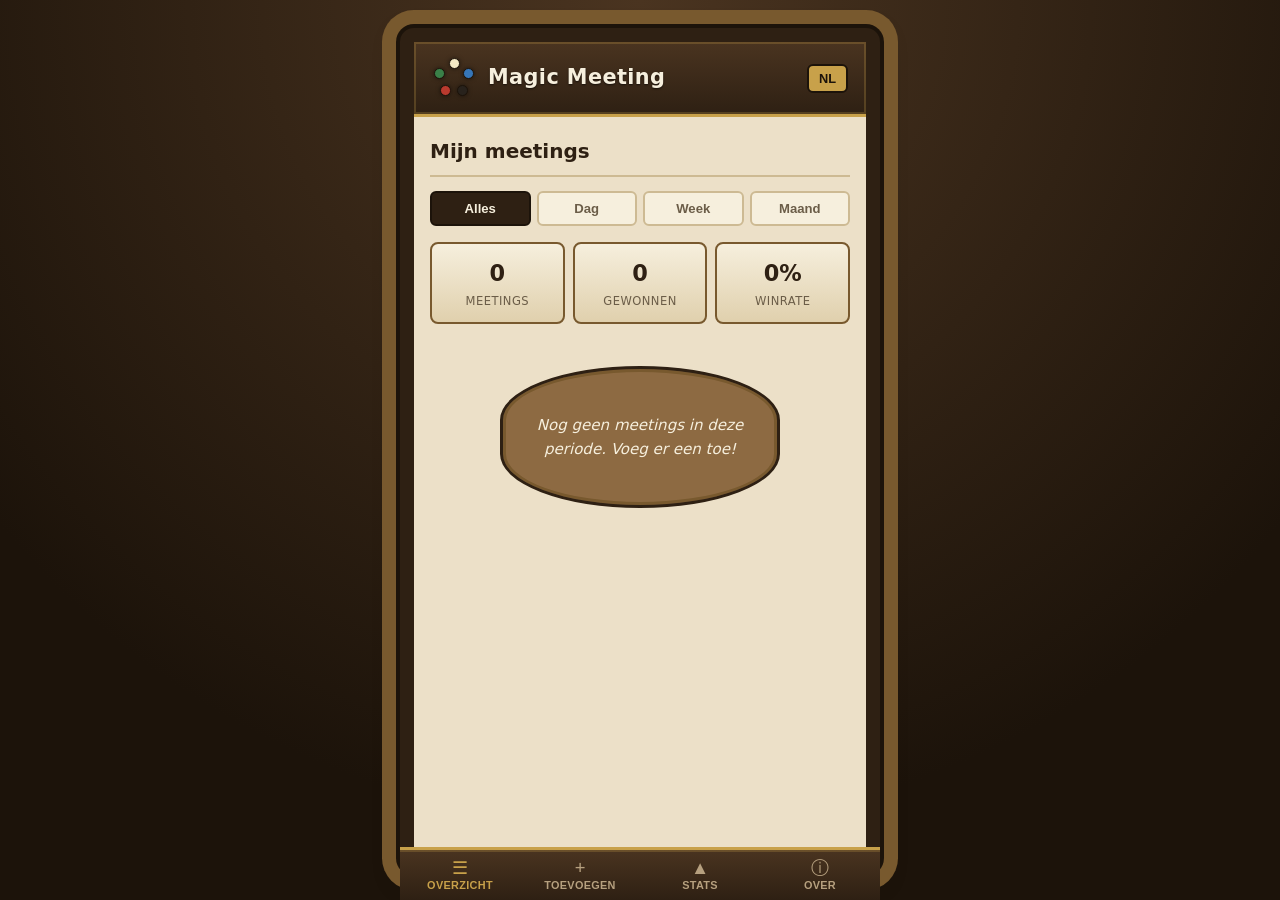
==== index.html @ bc94d099 "hallo" ====
<!DOCTYPE html>
<html lang="nl">
<head>
  <meta charset="UTF-8">
  <meta name="viewport" content="width=device-width, initial-scale=1.0">
  <meta name="description" content="Magic Meeting - houd je Magic: the Gathering potjes en toernooien bij.">
  <meta name="theme-color" content="#1a1410">
  <title>Magic Meeting</title>

  <link rel="manifest" href="manifest.json">
  <link rel="icon" href="icons/icon-192.png">
  <link rel="apple-touch-icon" href="icons/icon-192.png">
  <link rel="stylesheet" href="css/style.css">
</head>
<body>

  <!-- ============ APP-OMHULSEL ============ -->
  <div class="app">

    <!-- ============ KOPBALK ============ -->
    <header class="kop">
      <div class="kop-titel">
        <span class="mana-pentagram" aria-hidden="true">
          <span class="pm pm-w"></span>
          <span class="pm pm-u"></span>
          <span class="pm pm-b"></span>
          <span class="pm pm-r"></span>
          <span class="pm pm-g"></span>
        </span>
        <h1>Magic Meeting</h1>
      </div>
      <button id="taalKnop" class="taal-knop" type="button" aria-label="Taal wisselen">NL</button>
    </header>

    <!-- ============ HOOFDINHOUD ============ -->
    <main>

      <!-- ---------- SCHERM 1: OVERZICHT ---------- -->
      <section id="scherm-overzicht" class="scherm" aria-label="Overzicht">
        <h2 data-i18n="overzicht_titel">Mijn meetings</h2>

        <div class="filterbalk" role="group" aria-label="Filter op periode">
          <button class="filter-knop actief" data-periode="alles" data-i18n="filter_alles">Alles</button>
          <button class="filter-knop" data-periode="dag" data-i18n="filter_dag">Dag</button>
          <button class="filter-knop" data-periode="week" data-i18n="filter_week">Week</button>
          <button class="filter-knop" data-periode="maand" data-i18n="filter_maand">Maand</button>
        </div>

        <div class="samenvatting">
          <div class="samenvatting-vak">
            <span class="samenvatting-getal" id="statAantal">0</span>
            <span class="samenvatting-label" data-i18n="stat_meetings">Meetings</span>
          </div>
          <div class="samenvatting-vak">
            <span class="samenvatting-getal" id="statGewonnen">0</span>
            <span class="samenvatting-label" data-i18n="stat_gewonnen">Gewonnen</span>
          </div>
          <div class="samenvatting-vak">
            <span class="samenvatting-getal" id="statWinrate">0%</span>
            <span class="samenvatting-label" data-i18n="stat_winrate">Winrate</span>
          </div>
        </div>

        <ul id="meetingLijst" class="meeting-lijst"></ul>
        <p id="leegMelding" class="leeg-melding" data-i18n="leeg_melding">
          Nog geen meetings in deze periode. Voeg er een toe!
        </p>
      </section>

      <!-- ---------- SCHERM 2: TOEVOEGEN ---------- -->
      <section id="scherm-toevoegen" class="scherm verborgen" aria-label="Meeting toevoegen">
        <h2 data-i18n="toevoegen_titel">Nieuwe meeting</h2>

        <form id="meetingForm" novalidate>
          <div class="veld">
            <label for="invoerDatum" data-i18n="label_datum">Datum</label>
            <input type="date" id="invoerDatum" required>
          </div>

          <div class="veld">
            <label for="invoerFormat" data-i18n="label_format">Format</label>
            <select id="invoerFormat" required>
              <option value="Standard">Standard</option>
              <option value="Modern">Modern</option>
              <option value="Commander">Commander</option>
              <option value="Draft">Draft</option>
              <option value="Pioneer">Pioneer</option>
            </select>
          </div>

          <div class="veld">
            <label for="invoerKaart" data-i18n="label_kaart">Sleutelkaart (zoek via Scryfall)</label>
            <input type="text" id="invoerKaart" autocomplete="off"
                   data-i18n-ph="ph_kaart" placeholder="Typ een kaartnaam...">
            <ul id="kaartSuggesties" class="kaart-suggesties"></ul>
          </div>

          <div id="kaartPreview" class="kaart-preview verborgen">
            <img id="kaartPreviewImg" alt="Gekozen kaart">
            <div>
              <strong id="kaartPreviewNaam"></strong>
              <span id="kaartPreviewKleuren" class="mana-rij"></span>
            </div>
          </div>

          <div class="veld">
            <label for="invoerOmschrijving" data-i18n="label_omschrijving">Omschrijving</label>
            <textarea id="invoerOmschrijving" rows="2"
                      data-i18n-ph="ph_omschrijving" placeholder="Deck, tegenstander of notities..."></textarea>
          </div>

          <div class="veld-rij">
            <div class="veld">
              <label for="invoerGewonnen" data-i18n="label_gewonnen">Gewonnen potjes</label>
              <input type="number" id="invoerGewonnen" min="0" value="0" required>
            </div>
            <div class="veld">
              <label for="invoerGespeeld" data-i18n="label_gespeeld">Gespeelde potjes</label>
              <input type="number" id="invoerGespeeld" min="0" value="0" required>
            </div>
          </div>

          <p id="formMelding" class="form-melding" role="alert"></p>
          <button type="submit" class="hoofd-knop" data-i18n="knop_opslaan">Meeting opslaan</button>
        </form>
      </section>

      <!-- ---------- SCHERM 3: STATISTIEKEN ---------- -->
      <section id="scherm-statistieken" class="scherm verborgen" aria-label="Statistieken">
        <h2 data-i18n="stats_titel">Statistieken</h2>

        <div class="samenvatting">
          <div class="samenvatting-vak">
            <span class="samenvatting-getal" id="statTotaal">0</span>
            <span class="samenvatting-label" data-i18n="stat_meetings">Meetings</span>
          </div>
          <div class="samenvatting-vak">
            <span class="samenvatting-getal" id="statGemWinrate">0%</span>
            <span class="samenvatting-label" data-i18n="stat_winrate">Winrate</span>
          </div>
          <div class="samenvatting-vak">
            <span class="samenvatting-getal" id="statBesteFormat">&ndash;</span>
            <span class="samenvatting-label" data-i18n="stat_besteformat">Top format</span>
          </div>
        </div>

        <h3 data-i18n="stats_grafiek">Gewonnen potjes per maand</h3>
        <canvas id="grafiek" width="320" height="180" aria-label="Grafiek gewonnen potjes per maand"></canvas>

        <h3 data-i18n="stats_formats">Meetings per format</h3>
        <div id="formatVerdeling" class="format-verdeling"></div>
      </section>

      <!-- ---------- SCHERM 4: OVER ---------- -->
      <section id="scherm-over" class="scherm verborgen" aria-label="Over de app">
        <h2 data-i18n="over_titel">Over Magic Meeting</h2>
        <p data-i18n="over_tekst1">
          Magic Meeting is een Progressive Web App waarmee je je Magic: the Gathering-potjes
          en -toernooien bijhoudt. De app werkt offline en is installeerbaar op je telefoon.
        </p>
        <p data-i18n="over_tekst2">
          Kaartgegevens komen van de Scryfall API. Je eigen meetings worden lokaal op je
          apparaat opgeslagen in LocalStorage.
        </p>

        <h3 data-i18n="over_bron_titel">Bron</h3>
        <p>
          <a href="https://scryfall.com/docs/api" target="_blank" rel="noopener">Scryfall API</a>
          &mdash; <span data-i18n="over_bron_tekst">kaartdata en afbeeldingen.</span>
        </p>

        <h3 data-i18n="over_taal_titel">Taal</h3>
        <div class="taal-keuze">
          <button class="taal-optie actief" data-taal="nl">Nederlands</button>
          <button class="taal-optie" data-taal="en">English</button>
        </div>

        <h3 data-i18n="over_data_titel">Gegevens</h3>
        <button id="resetKnop" class="gevaar-knop" type="button" data-i18n="knop_reset">
          Alle meetings wissen
        </button>

        <p class="over-credit" data-i18n="over_credit">
          KW1C &mdash; Software Development Niveau 4
        </p>
      </section>

    </main>

    <!-- ============ ONDERSTE NAVIGATIEBALK ============ -->
    <nav class="onderbalk" aria-label="Hoofdnavigatie">
      <button class="nav-knop actief" data-scherm="overzicht">
        <span class="nav-icoon" aria-hidden="true">&#9776;</span>
        <span class="nav-tekst" data-i18n="nav_overzicht">Overzicht</span>
      </button>
      <button class="nav-knop" data-scherm="toevoegen">
        <span class="nav-icoon" aria-hidden="true">&#43;</span>
        <span class="nav-tekst" data-i18n="nav_toevoegen">Toevoegen</span>
      </button>
      <button class="nav-knop" data-scherm="statistieken">
        <span class="nav-icoon" aria-hidden="true">&#9650;</span>
        <span class="nav-tekst" data-i18n="nav_statistieken">Stats</span>
      </button>
      <button class="nav-knop" data-scherm="over">
        <span class="nav-icoon" aria-hidden="true">&#9432;</span>
        <span class="nav-tekst" data-i18n="nav_over">Over</span>
      </button>
    </nav>

  </div>

  <!-- ============ SCRIPTS ============ -->
  <script src="js/i18n.js"></script>
  <script src="js/scryfall.js"></script>
  <script src="js/app.js"></script>
</body>
</html>
---- css/style.css ----
/* =======================================================
   Magic Meeting - stijl geinspireerd op de achterkant van
   een Magic-kaart: warme bruine rand, tan ovaal-motief,
   de vijf manakleuren in een vijfhoek.
   Mobile-first; media query onderaan voor grotere schermen.
   ======================================================= */

/* ---------- Variabelen ---------- */
:root {
  --frame-rand:   #1c130a;   /* donkerste buitenlijn */
  --frame:        #2e2013;   /* bruine kaartrand */
  --frame-licht:  #4a3420;
  --oval:         #8d6a42;   /* tan ovaal van de kaartachterkant */
  --paneel:       #ece0c8;   /* leesbaar warm vlak voor inhoud */
  --paneel-licht: #f6efdd;
  --goud:         #c8a14a;
  --goud-donker:  #78592e;
  --rand:         #cdba93;
  --tekst:        #2a2018;
  --tekst-zacht:  #6b5d48;

  /* Magic manakleuren */
  --mana-w: #f4e8c4;
  --mana-u: #3676b8;
  --mana-b: #28221c;
  --mana-r: #ba3a2e;
  --mana-g: #3a8048;
  --mana-c: #c4bba6;

  --schaduw: 0 8px 26px rgba(0,0,0,.45);
  --radius: 14px;
}

/* ---------- Reset ---------- */
*, *::before, *::after { box-sizing: border-box; margin: 0; padding: 0; }
html, body { height: 100%; }

body {
  font-family: 'Segoe UI', Roboto, system-ui, sans-serif;
  background:
    radial-gradient(circle at 50% 0%, #4a3420 0%, #1c130a 75%),
    #1c130a;
  color: var(--tekst);
  line-height: 1.6;
  -webkit-font-smoothing: antialiased;
}

/* ---------- App-omhulsel = de "kaart" ---------- */
.app {
  max-width: 480px;
  margin: 0 auto;
  min-height: 100vh;
  display: flex;
  flex-direction: column;
  background: var(--paneel);
  border-left: 6px solid var(--frame);
  border-right: 6px solid var(--frame);
  box-shadow: var(--schaduw);
  position: relative;
}

/* ---------- Kopbalk (titelbalk van de kaart) ---------- */
.kop {
  display: flex;
  align-items: center;
  justify-content: space-between;
  gap: 10px;
  padding: 14px 18px;
  background: linear-gradient(180deg, var(--frame-licht), var(--frame));
  border-bottom: 3px solid var(--goud);
  box-shadow: inset 0 0 0 2px rgba(200,161,74,.25);
  color: var(--paneel-licht);
  position: sticky;
  top: 0;
  z-index: 10;
}

.kop-titel { display: flex; align-items: center; gap: 12px; }

.kop h1 {
  font-size: 1.3rem;
  font-weight: 800;
  letter-spacing: .02em;
  text-shadow: 0 1px 2px rgba(0,0,0,.6);
}

/* ---------- Vijf manakleuren in een vijfhoek ---------- */
.mana-pentagram {
  position: relative;
  width: 44px;
  height: 44px;
  flex-shrink: 0;
}
.pm {
  position: absolute;
  width: 11px;
  height: 11px;
  border-radius: 50%;
  border: 1.5px solid var(--frame-rand);
  box-shadow: 0 0 4px rgba(0,0,0,.5);
}
.pm-w { top: 1.5px;  left: 16.5px; background: var(--mana-w); }
.pm-u { top: 11.9px; left: 30.8px; background: var(--mana-u); }
.pm-b { top: 28.6px; left: 25.3px; background: var(--mana-b); }
.pm-r { top: 28.6px; left: 7.7px;  background: var(--mana-r); }
.pm-g { top: 11.9px; left: 2.2px;  background: var(--mana-g); }

.taal-knop {
  background: var(--goud);
  color: var(--frame-rand);
  border: 2px solid var(--frame-rand);
  border-radius: 6px;
  font-weight: 800;
  font-size: .8rem;
  padding: 5px 10px;
  cursor: pointer;
}
.taal-knop:active { transform: scale(.95); }

/* ---------- Hoofdinhoud ---------- */
main {
  flex: 1;
  padding: 18px 16px 96px;
}

.scherm h2 {
  font-size: 1.25rem;
  color: var(--frame);
  margin-bottom: 14px;
  padding-bottom: 8px;
  border-bottom: 2px solid var(--rand);
}

.scherm h3 {
  font-size: 1rem;
  color: var(--goud-donker);
  margin: 22px 0 10px;
}

.scherm p { font-size: .94rem; margin-bottom: 10px; }

.verborgen { display: none; }

/* ---------- Filterbalk ---------- */
.filterbalk { display: flex; gap: 6px; margin-bottom: 16px; }

.filter-knop {
  flex: 1;
  padding: 8px 4px;
  font-size: .82rem;
  font-weight: 700;
  background: var(--paneel-licht);
  color: var(--tekst-zacht);
  border: 2px solid var(--rand);
  border-radius: 6px;
  cursor: pointer;
}
.filter-knop.actief {
  background: var(--frame);
  color: var(--paneel-licht);
  border-color: var(--frame-rand);
}

/* ---------- Samenvatting (3 vakjes) ---------- */
.samenvatting { display: flex; gap: 8px; margin-bottom: 18px; }

.samenvatting-vak {
  flex: 1;
  text-align: center;
  padding: 12px 6px;
  background: linear-gradient(180deg, var(--paneel-licht), #e0d0ad);
  border: 2px solid var(--goud-donker);
  border-radius: 8px;
}

.samenvatting-getal {
  display: block;
  font-size: 1.4rem;
  font-weight: 800;
  color: var(--frame);
}

.samenvatting-label {
  display: block;
  font-size: .72rem;
  text-transform: uppercase;
  letter-spacing: .04em;
  color: var(--tekst-zacht);
}

/* ---------- Meeting-lijst (elke meeting = mini-kaart) ---------- */
.meeting-lijst { list-style: none; display: flex; flex-direction: column; gap: 12px; }

.meeting-kaart {
  display: flex;
  gap: 12px;
  padding: 10px;
  background: var(--paneel-licht);
  border: 2px solid var(--frame);
  border-radius: 10px;
  box-shadow: 0 3px 8px rgba(0,0,0,.22);
  position: relative;
  border-left-width: 7px;
}

.meeting-art {
  width: 72px;
  height: 72px;
  flex-shrink: 0;
  object-fit: cover;
  border-radius: 6px;
  border: 2px solid var(--goud-donker);
  background: var(--oval);
}

.meeting-info { flex: 1; min-width: 0; }

.meeting-naam { font-weight: 800; font-size: .98rem; color: var(--frame); }

.meeting-meta {
  font-size: .78rem;
  color: var(--tekst-zacht);
  margin: 2px 0 4px;
}

.meeting-format {
  display: inline-block;
  font-size: .68rem;
  font-weight: 700;
  text-transform: uppercase;
  letter-spacing: .04em;
  background: var(--frame);
  color: var(--paneel-licht);
  padding: 2px 7px;
  border-radius: 4px;
}

.meeting-omschrijving {
  font-size: .82rem;
  color: var(--tekst);
  margin-top: 4px;
  word-wrap: break-word;
}

.meeting-resultaat { font-size: .82rem; font-weight: 700; margin-top: 4px; }

.verwijder-knop {
  position: absolute;
  top: 6px;
  right: 6px;
  width: 26px;
  height: 26px;
  border-radius: 50%;
  border: 2px solid var(--mana-r);
  background: var(--paneel-licht);
  color: var(--mana-r);
  font-weight: 800;
  cursor: pointer;
  line-height: 1;
}

/* ---------- Lege melding met ovaal-motief ---------- */
.leeg-melding {
  text-align: center;
  color: var(--tekst-zacht);
  font-style: italic;
  margin: 24px auto;
  padding: 44px 28px;
  max-width: 280px;
  background: var(--oval);
  color: var(--paneel-licht);
  border: 3px solid var(--frame);
  border-radius: 50% / 38%;
  box-shadow: inset 0 0 0 3px var(--goud-donker);
}

/* ---------- Formulier ---------- */
.veld { margin-bottom: 14px; }
.veld-rij { display: flex; gap: 10px; }
.veld-rij .veld { flex: 1; }

.veld label {
  display: block;
  font-size: .82rem;
  font-weight: 700;
  color: var(--frame);
  margin-bottom: 5px;
}

.veld input,
.veld select,
.veld textarea {
  width: 100%;
  padding: 9px 11px;
  font-size: .92rem;
  font-family: inherit;
  background: var(--paneel-licht);
  color: var(--tekst);
  border: 2px solid var(--goud-donker);
  border-radius: 6px;
}
.veld input:focus,
.veld select:focus,
.veld textarea:focus {
  outline: none;
  border-color: var(--frame);
  box-shadow: 0 0 0 3px rgba(200,161,74,.35);
}

.kaart-suggesties {
  list-style: none;
  border: 2px solid var(--goud-donker);
  border-top: none;
  border-radius: 0 0 6px 6px;
  max-height: 190px;
  overflow-y: auto;
  display: none;
}
.kaart-suggesties.zichtbaar { display: block; }
.kaart-suggesties li {
  padding: 8px 11px;
  font-size: .88rem;
  cursor: pointer;
  background: var(--paneel-licht);
  border-bottom: 1px solid var(--rand);
}
.kaart-suggesties li:hover { background: #e0d0ad; }

.kaart-preview {
  display: flex;
  align-items: center;
  gap: 12px;
  padding: 10px;
  margin-bottom: 14px;
  background: var(--paneel-licht);
  border: 2px solid var(--goud-donker);
  border-radius: 8px;
}
.kaart-preview img {
  width: 60px;
  border-radius: 6px;
  border: 2px solid var(--frame);
}

/* manabolletjes */
.mana-rij { display: inline-flex; gap: 4px; margin-top: 4px; }
.mana-bol {
  width: 16px;
  height: 16px;
  border-radius: 50%;
  border: 1.5px solid var(--frame-rand);
  display: inline-block;
}
.mana-w { background: var(--mana-w); }
.mana-u { background: var(--mana-u); }
.mana-b { background: var(--mana-b); }
.mana-r { background: var(--mana-r); }
.mana-g { background: var(--mana-g); }
.mana-c { background: var(--mana-c); }

/* ---------- Knoppen ---------- */
.hoofd-knop {
  width: 100%;
  padding: 13px;
  font-size: 1rem;
  font-weight: 800;
  color: var(--paneel-licht);
  background: linear-gradient(180deg, var(--frame-licht), var(--frame));
  border: 2px solid var(--goud);
  border-radius: 8px;
  cursor: pointer;
}
.hoofd-knop:active { transform: scale(.99); }

.gevaar-knop {
  padding: 11px 16px;
  font-size: .9rem;
  font-weight: 700;
  color: #fff;
  background: var(--mana-r);
  border: 2px solid var(--frame-rand);
  border-radius: 8px;
  cursor: pointer;
}

.form-melding {
  font-size: .85rem;
  font-weight: 700;
  min-height: 1.2em;
  margin-bottom: 8px;
}
.form-melding.fout { color: var(--mana-r); }
.form-melding.ok { color: var(--mana-g); }

/* ---------- Statistieken ---------- */
#grafiek {
  width: 100%;
  height: auto;
  background: var(--paneel-licht);
  border: 2px solid var(--goud-donker);
  border-radius: 8px;
}

.format-verdeling { display: flex; flex-direction: column; gap: 8px; }

.format-balk-rij { display: flex; align-items: center; gap: 10px; font-size: .85rem; }
.format-balk-naam { width: 84px; font-weight: 700; flex-shrink: 0; }
.format-balk-spoor {
  flex: 1;
  background: var(--rand);
  border-radius: 5px;
  overflow: hidden;
  height: 18px;
}
.format-balk-vulling {
  height: 100%;
  background: linear-gradient(90deg, var(--goud-donker), var(--goud));
  border-radius: 5px;
}
.format-balk-aantal { width: 26px; text-align: right; font-weight: 700; }

/* ---------- Taalkeuze (scherm Over) ---------- */
.taal-keuze { display: flex; gap: 8px; margin-bottom: 6px; }
.taal-optie {
  flex: 1;
  padding: 9px;
  font-weight: 700;
  font-size: .88rem;
  background: var(--paneel-licht);
  border: 2px solid var(--rand);
  border-radius: 6px;
  cursor: pointer;
}
.taal-optie.actief {
  background: var(--frame);
  color: var(--paneel-licht);
  border-color: var(--frame-rand);
}

.over-credit {
  margin-top: 26px;
  font-size: .78rem;
  color: var(--tekst-zacht);
  text-align: center;
}

a { color: var(--goud-donker); }

/* ---------- Onderste navigatiebalk (banner-stijl) ---------- */
.onderbalk {
  position: fixed;
  bottom: 0;
  left: 50%;
  transform: translateX(-50%);
  width: 100%;
  max-width: 480px;
  display: flex;
  background: linear-gradient(180deg, var(--frame-licht), var(--frame));
  border-top: 3px solid var(--goud);
  box-shadow: inset 0 2px 0 rgba(200,161,74,.25);
  z-index: 10;
}

.nav-knop {
  flex: 1;
  display: flex;
  flex-direction: column;
  align-items: center;
  gap: 2px;
  padding: 9px 4px;
  background: none;
  border: none;
  color: #b6a07f;
  cursor: pointer;
}
.nav-knop.actief { color: var(--goud); }

.nav-icoon { font-size: 1.15rem; line-height: 1; }
.nav-tekst {
  font-size: .68rem;
  font-weight: 700;
  text-transform: uppercase;
  letter-spacing: .03em;
}

/* ---------- Grotere schermen: volledige kaart met geneste rand ---------- */
@media (min-width: 540px) {
  body { padding: 28px 0; }
  .app {
    border: 14px solid var(--frame);
    border-radius: var(--radius);
    box-shadow:
      0 0 0 4px var(--frame-rand),
      0 0 0 18px var(--goud-donker),
      var(--schaduw);
    min-height: calc(100vh - 56px);
    overflow: hidden;
  }
  .kop, .onderbalk { border-radius: 0; }
}
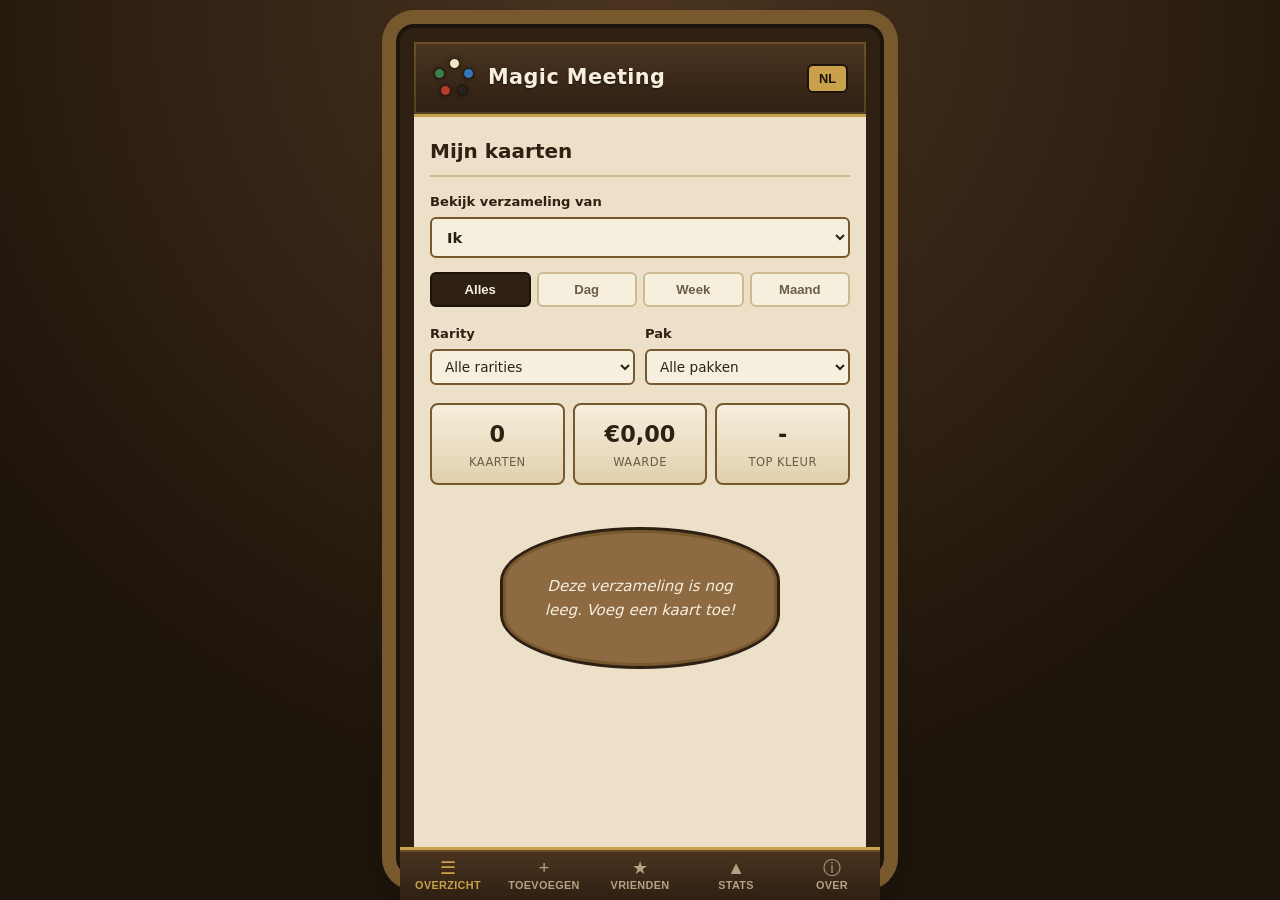
==== commit c0310228: "app" ====
--- a/index.html
+++ b/index.html
@@ -3,7 +3,7 @@
 <head>
   <meta charset="UTF-8">
   <meta name="viewport" content="width=device-width, initial-scale=1.0">
-  <meta name="description" content="Magic Meeting - houd je Magic: the Gathering potjes en toernooien bij.">
+  <meta name="description" content="Magic Meeting - houd je Magic the Gathering-verzameling bij, samen met je vrienden.">
   <meta name="theme-color" content="#1a1410">
   <title>Magic Meeting</title>
 
@@ -37,7 +37,12 @@
 
       <!-- ---------- SCHERM 1: OVERZICHT ---------- -->
       <section id="scherm-overzicht" class="scherm" aria-label="Overzicht">
-        <h2 data-i18n="overzicht_titel">Mijn meetings</h2>
+        <h2 data-i18n="overzicht_titel">Mijn kaarten</h2>
+
+        <div class="veld">
+          <label for="kiesEigenaar" data-i18n="label_bekijk">Bekijk verzameling van</label>
+          <select id="kiesEigenaar"></select>
+        </div>
 
         <div class="filterbalk" role="group" aria-label="Filter op periode">
           <button class="filter-knop actief" data-periode="alles" data-i18n="filter_alles">Alles</button>
@@ -46,127 +51,155 @@
           <button class="filter-knop" data-periode="maand" data-i18n="filter_maand">Maand</button>
         </div>
 
+        <div class="extra-filters">
+          <div class="veld">
+            <label for="filterRarity" data-i18n="filter_rarity_label">Rarity</label>
+            <select id="filterRarity">
+              <option value="alles" data-i18n="filter_alle_rarity">Alle rarities</option>
+              <option value="common"   data-i18n="rarity_common">Common</option>
+              <option value="uncommon" data-i18n="rarity_uncommon">Uncommon</option>
+              <option value="rare"     data-i18n="rarity_rare">Rare</option>
+              <option value="mythic"   data-i18n="rarity_mythic">Mythic</option>
+            </select>
+          </div>
+          <div class="veld">
+            <label for="filterSet" data-i18n="filter_set_label">Pak</label>
+            <select id="filterSet">
+              <option value="alles" data-i18n="filter_alle_sets">Alle pakken</option>
+            </select>
+          </div>
+        </div>
+
         <div class="samenvatting">
           <div class="samenvatting-vak">
             <span class="samenvatting-getal" id="statAantal">0</span>
-            <span class="samenvatting-label" data-i18n="stat_meetings">Meetings</span>
-          </div>
-          <div class="samenvatting-vak">
-            <span class="samenvatting-getal" id="statGewonnen">0</span>
-            <span class="samenvatting-label" data-i18n="stat_gewonnen">Gewonnen</span>
-          </div>
-          <div class="samenvatting-vak">
-            <span class="samenvatting-getal" id="statWinrate">0%</span>
-            <span class="samenvatting-label" data-i18n="stat_winrate">Winrate</span>
-          </div>
-        </div>
-
-        <ul id="meetingLijst" class="meeting-lijst"></ul>
+            <span class="samenvatting-label" data-i18n="stat_kaarten">Kaarten</span>
+          </div>
+          <div class="samenvatting-vak">
+            <span class="samenvatting-getal" id="statWaarde">&euro;0</span>
+            <span class="samenvatting-label" data-i18n="stat_waarde">Waarde</span>
+          </div>
+          <div class="samenvatting-vak">
+            <span class="samenvatting-getal" id="statTopKleur">&ndash;</span>
+            <span class="samenvatting-label" data-i18n="stat_topkleur">Top kleur</span>
+          </div>
+        </div>
+
+        <ul id="kaartLijst" class="meeting-lijst"></ul>
         <p id="leegMelding" class="leeg-melding" data-i18n="leeg_melding">
-          Nog geen meetings in deze periode. Voeg er een toe!
+          Deze verzameling is nog leeg. Voeg een kaart toe!
         </p>
       </section>
 
       <!-- ---------- SCHERM 2: TOEVOEGEN ---------- -->
-      <section id="scherm-toevoegen" class="scherm verborgen" aria-label="Meeting toevoegen">
-        <h2 data-i18n="toevoegen_titel">Nieuwe meeting</h2>
-
-        <form id="meetingForm" novalidate>
-          <div class="veld">
-            <label for="invoerDatum" data-i18n="label_datum">Datum</label>
+      <section id="scherm-toevoegen" class="scherm verborgen" aria-label="Kaart toevoegen">
+        <h2 data-i18n="toevoegen_titel">Nieuwe kaart</h2>
+
+        <form id="kaartForm">
+          <div class="veld">
+            <label for="invoerEigenaar" data-i18n="label_eigenaar">Voor wie?</label>
+            <select id="invoerEigenaar" required></select>
+          </div>
+
+          <div class="veld">
+            <label for="invoerDatum" data-i18n="label_datum">Datum gekregen</label>
             <input type="date" id="invoerDatum" required>
           </div>
 
           <div class="veld">
-            <label for="invoerFormat" data-i18n="label_format">Format</label>
-            <select id="invoerFormat" required>
-              <option value="Standard">Standard</option>
-              <option value="Modern">Modern</option>
-              <option value="Commander">Commander</option>
-              <option value="Draft">Draft</option>
-              <option value="Pioneer">Pioneer</option>
-            </select>
-          </div>
-
-          <div class="veld">
-            <label for="invoerKaart" data-i18n="label_kaart">Sleutelkaart (zoek via Scryfall)</label>
-            <input type="text" id="invoerKaart" autocomplete="off"
+            <label for="invoerKaart" data-i18n="label_kaart">Zoek een kaart (via Scryfall)</label>
+            <input type="text" id="invoerKaart" autocomplete="off" required
                    data-i18n-ph="ph_kaart" placeholder="Typ een kaartnaam...">
             <ul id="kaartSuggesties" class="kaart-suggesties"></ul>
           </div>
 
           <div id="kaartPreview" class="kaart-preview verborgen">
             <img id="kaartPreviewImg" alt="Gekozen kaart">
-            <div>
+            <div class="kaart-preview-info">
               <strong id="kaartPreviewNaam"></strong>
               <span id="kaartPreviewKleuren" class="mana-rij"></span>
+              <div class="kaart-preview-meta">
+                <span><span data-i18n="auto_rarity">Rarity (auto)</span>:
+                  <span id="kaartPreviewRarity" class="rarity-badge">&ndash;</span></span>
+                <span><span data-i18n="auto_prijs">Prijs (auto)</span>:
+                  <strong id="kaartPreviewPrijs">&euro;0,00</strong></span>
+              </div>
             </div>
           </div>
 
           <div class="veld">
-            <label for="invoerOmschrijving" data-i18n="label_omschrijving">Omschrijving</label>
-            <textarea id="invoerOmschrijving" rows="2"
-                      data-i18n-ph="ph_omschrijving" placeholder="Deck, tegenstander of notities..."></textarea>
-          </div>
-
-          <div class="veld-rij">
-            <div class="veld">
-              <label for="invoerGewonnen" data-i18n="label_gewonnen">Gewonnen potjes</label>
-              <input type="number" id="invoerGewonnen" min="0" value="0" required>
-            </div>
-            <div class="veld">
-              <label for="invoerGespeeld" data-i18n="label_gespeeld">Gespeelde potjes</label>
-              <input type="number" id="invoerGespeeld" min="0" value="0" required>
-            </div>
+            <label for="invoerOmschrijving" data-i18n="label_omschrijving">Notitie</label>
+            <textarea id="invoerOmschrijving" rows="2" required
+                      data-i18n-ph="ph_omschrijving" placeholder="Bijvoorbeeld: gekregen op verjaardag"></textarea>
           </div>
 
           <p id="formMelding" class="form-melding" role="alert"></p>
-          <button type="submit" class="hoofd-knop" data-i18n="knop_opslaan">Meeting opslaan</button>
+          <button type="submit" class="hoofd-knop" data-i18n="knop_opslaan">Kaart opslaan</button>
         </form>
       </section>
 
-      <!-- ---------- SCHERM 3: STATISTIEKEN ---------- -->
+      <!-- ---------- SCHERM 3: VRIENDEN ---------- -->
+      <section id="scherm-vrienden" class="scherm verborgen" aria-label="Vrienden">
+        <h2 data-i18n="vrienden_titel">Vrienden</h2>
+        <p data-i18n="vrienden_uitleg">
+          Iedere vriend heeft zijn eigen verzameling. Tik op een naam om die verzameling te openen.
+        </p>
+
+        <ul id="vriendenLijst" class="vrienden-lijst"></ul>
+
+        <form id="vriendForm" class="vriend-form">
+          <div class="veld">
+            <label for="invoerVriend" data-i18n="vrienden_nieuw_label">Nieuwe vriend</label>
+            <input type="text" id="invoerVriend" required
+                   data-i18n-ph="vrienden_nieuw_ph" placeholder="Naam van vriend">
+          </div>
+          <p id="vriendMelding" class="form-melding" role="alert"></p>
+          <button type="submit" class="hoofd-knop" data-i18n="vrienden_toevoegen">Vriend toevoegen</button>
+        </form>
+      </section>
+
+      <!-- ---------- SCHERM 4: STATISTIEKEN ---------- -->
       <section id="scherm-statistieken" class="scherm verborgen" aria-label="Statistieken">
         <h2 data-i18n="stats_titel">Statistieken</h2>
+        <p><span data-i18n="stats_voor">Statistieken van</span>: <strong id="statsEigenaar">&ndash;</strong></p>
 
         <div class="samenvatting">
           <div class="samenvatting-vak">
             <span class="samenvatting-getal" id="statTotaal">0</span>
-            <span class="samenvatting-label" data-i18n="stat_meetings">Meetings</span>
-          </div>
-          <div class="samenvatting-vak">
-            <span class="samenvatting-getal" id="statGemWinrate">0%</span>
-            <span class="samenvatting-label" data-i18n="stat_winrate">Winrate</span>
-          </div>
-          <div class="samenvatting-vak">
-            <span class="samenvatting-getal" id="statBesteFormat">&ndash;</span>
-            <span class="samenvatting-label" data-i18n="stat_besteformat">Top format</span>
-          </div>
-        </div>
-
-        <h3 data-i18n="stats_grafiek">Gewonnen potjes per maand</h3>
-        <canvas id="grafiek" width="320" height="180" aria-label="Grafiek gewonnen potjes per maand"></canvas>
-
-        <h3 data-i18n="stats_formats">Meetings per format</h3>
-        <div id="formatVerdeling" class="format-verdeling"></div>
-      </section>
-
-      <!-- ---------- SCHERM 4: OVER ---------- -->
+            <span class="samenvatting-label" data-i18n="stat_kaarten">Kaarten</span>
+          </div>
+          <div class="samenvatting-vak">
+            <span class="samenvatting-getal" id="statTotaalWaarde">&euro;0</span>
+            <span class="samenvatting-label" data-i18n="stat_waarde">Waarde</span>
+          </div>
+          <div class="samenvatting-vak">
+            <span class="samenvatting-getal" id="statTopKleur2">&ndash;</span>
+            <span class="samenvatting-label" data-i18n="stat_topkleur">Top kleur</span>
+          </div>
+        </div>
+
+        <h3 data-i18n="stats_grafiek">Kaarten per kleur</h3>
+        <canvas id="grafiek" width="320" height="200" aria-label="Grafiek kaarten per kleur"></canvas>
+        <div id="kleurLegenda" class="kleur-legenda"></div>
+
+        <h3 data-i18n="stats_rarity">Kaarten per rarity</h3>
+        <div id="rarityVerdeling" class="format-verdeling"></div>
+      </section>
+
+      <!-- ---------- SCHERM 5: OVER ---------- -->
       <section id="scherm-over" class="scherm verborgen" aria-label="Over de app">
         <h2 data-i18n="over_titel">Over Magic Meeting</h2>
         <p data-i18n="over_tekst1">
-          Magic Meeting is een Progressive Web App waarmee je je Magic: the Gathering-potjes
-          en -toernooien bijhoudt. De app werkt offline en is installeerbaar op je telefoon.
+          Magic Meeting is een Progressive Web App waarmee jij en je vrienden je Magic: the Gathering-verzameling bijhouden.
         </p>
         <p data-i18n="over_tekst2">
-          Kaartgegevens komen van de Scryfall API. Je eigen meetings worden lokaal op je
-          apparaat opgeslagen in LocalStorage.
+          Kaartgegevens, afbeeldingen en prijzen komen van de Scryfall API. Je eigen verzamelingen worden lokaal op je apparaat opgeslagen in LocalStorage.
         </p>
 
         <h3 data-i18n="over_bron_titel">Bron</h3>
         <p>
           <a href="https://scryfall.com/docs/api" target="_blank" rel="noopener">Scryfall API</a>
-          &mdash; <span data-i18n="over_bron_tekst">kaartdata en afbeeldingen.</span>
+          &mdash; <span data-i18n="over_bron_tekst">kaartdata, afbeeldingen en prijzen.</span>
         </p>
 
         <h3 data-i18n="over_taal_titel">Taal</h3>
@@ -177,7 +210,7 @@
 
         <h3 data-i18n="over_data_titel">Gegevens</h3>
         <button id="resetKnop" class="gevaar-knop" type="button" data-i18n="knop_reset">
-          Alle meetings wissen
+          Alle gegevens wissen
         </button>
 
         <p class="over-credit" data-i18n="over_credit">
@@ -196,6 +229,10 @@
       <button class="nav-knop" data-scherm="toevoegen">
         <span class="nav-icoon" aria-hidden="true">&#43;</span>
         <span class="nav-tekst" data-i18n="nav_toevoegen">Toevoegen</span>
+      </button>
+      <button class="nav-knop" data-scherm="vrienden">
+        <span class="nav-icoon" aria-hidden="true">&#9733;</span>
+        <span class="nav-tekst" data-i18n="nav_vrienden">Vrienden</span>
       </button>
       <button class="nav-knop" data-scherm="statistieken">
         <span class="nav-icoon" aria-hidden="true">&#9650;</span>
--- a/css/style.css
+++ b/css/style.css
@@ -139,7 +139,7 @@
 
 .scherm p { font-size: .94rem; margin-bottom: 10px; }
 
-.verborgen { display: none; }
+.verborgen { display: none !important; }
 
 /* ---------- Filterbalk ---------- */
 .filterbalk { display: flex; gap: 6px; margin-bottom: 16px; }
@@ -318,13 +318,28 @@
 }
 .kaart-suggesties.zichtbaar { display: block; }
 .kaart-suggesties li {
-  padding: 8px 11px;
+  display: flex;
+  align-items: center;
+  gap: 10px;
+  padding: 6px 10px;
   font-size: .88rem;
   cursor: pointer;
   background: var(--paneel-licht);
   border-bottom: 1px solid var(--rand);
 }
 .kaart-suggesties li:hover { background: #e0d0ad; }
+
+.suggestie-thumb {
+  width: 38px;
+  height: 53px;
+  object-fit: cover;
+  border-radius: 4px;
+  border: 1px solid var(--goud-donker);
+  flex-shrink: 0;
+  background: var(--oval);
+}
+
+.suggestie-naam { line-height: 1.2; }
 
 .kaart-preview {
   display: flex;
@@ -481,6 +496,145 @@
   font-weight: 700;
   text-transform: uppercase;
   letter-spacing: .03em;
+}
+
+/* ---------- Eigenaar-dropdown bovenaan ---------- */
+#kiesEigenaar, #invoerEigenaar {
+  font-weight: 700;
+}
+
+/* ---------- Extra filters (rarity + set) ---------- */
+.extra-filters {
+  display: flex;
+  gap: 10px;
+  margin-bottom: 18px;
+}
+.extra-filters .veld {
+  flex: 1;
+  margin-bottom: 0;
+}
+.extra-filters select {
+  font-size: .85rem;
+  padding: 7px 9px;
+}
+
+/* ---------- Kaart-preview: extra info (rarity / prijs) ---------- */
+.kaart-preview-info {
+  display: flex;
+  flex-direction: column;
+  gap: 4px;
+}
+.kaart-preview-meta {
+  display: flex;
+  flex-wrap: wrap;
+  gap: 12px;
+  font-size: .82rem;
+  color: var(--tekst-zacht);
+  margin-top: 4px;
+}
+.kaart-preview-meta strong { color: var(--frame); }
+
+/* ---------- Rarity-badge ---------- */
+.rarity-badge {
+  display: inline-block;
+  font-size: .7rem;
+  font-weight: 800;
+  text-transform: uppercase;
+  letter-spacing: .04em;
+  padding: 2px 7px;
+  border-radius: 4px;
+  border: 1.5px solid var(--frame-rand);
+  background: #b6b1a8;
+  color: var(--frame);
+}
+.rarity-common   { background: #b6b1a8; color: var(--frame); }
+.rarity-uncommon { background: #c0d4dc; color: #1d3a48; }
+.rarity-rare     { background: #d8c179; color: #4a3a10; }
+.rarity-mythic   { background: #e07a3a; color: #fff; }
+
+/* ---------- Vriendenlijst ---------- */
+.vrienden-lijst {
+  list-style: none;
+  display: flex;
+  flex-direction: column;
+  gap: 10px;
+  margin-bottom: 22px;
+}
+.vriend-rij {
+  display: flex;
+  align-items: center;
+  gap: 10px;
+  padding: 10px 12px;
+  background: var(--paneel-licht);
+  border: 2px solid var(--frame);
+  border-radius: 10px;
+  box-shadow: 0 2px 6px rgba(0,0,0,.15);
+}
+.vriend-rij.actief {
+  background: linear-gradient(180deg, #f6efdd, #ead7a8);
+  border-color: var(--goud);
+  box-shadow: 0 0 0 2px var(--goud) inset;
+}
+.vriend-naam {
+  flex: 1;
+  font-weight: 800;
+  color: var(--frame);
+}
+.vriend-aantal {
+  font-size: .78rem;
+  color: var(--tekst-zacht);
+  background: var(--rand);
+  border-radius: 99px;
+  padding: 2px 9px;
+  font-weight: 700;
+}
+.vriend-knop {
+  padding: 6px 10px;
+  font-size: .8rem;
+  font-weight: 700;
+  background: var(--frame);
+  color: var(--paneel-licht);
+  border: 2px solid var(--frame-rand);
+  border-radius: 6px;
+  cursor: pointer;
+}
+.vriend-verwijder {
+  width: 28px;
+  height: 28px;
+  border-radius: 50%;
+  border: 2px solid var(--mana-r);
+  background: var(--paneel-licht);
+  color: var(--mana-r);
+  font-weight: 800;
+  cursor: pointer;
+  line-height: 1;
+}
+
+.vriend-form {
+  border-top: 2px solid var(--rand);
+  padding-top: 16px;
+}
+
+/* ---------- Kleur-legenda onder de grafiek ---------- */
+.kleur-legenda {
+  display: flex;
+  flex-wrap: wrap;
+  gap: 8px 14px;
+  font-size: .82rem;
+  margin-top: 8px;
+  margin-bottom: 18px;
+}
+.legenda-item {
+  display: inline-flex;
+  align-items: center;
+  gap: 6px;
+}
+.legenda-stip {
+  width: 12px;
+  height: 12px;
+  border-radius: 50%;
+  border: 1.5px solid var(--frame-rand);
+  display: inline-block;
 }
 
 /* ---------- Grotere schermen: volledige kaart met geneste rand ---------- */
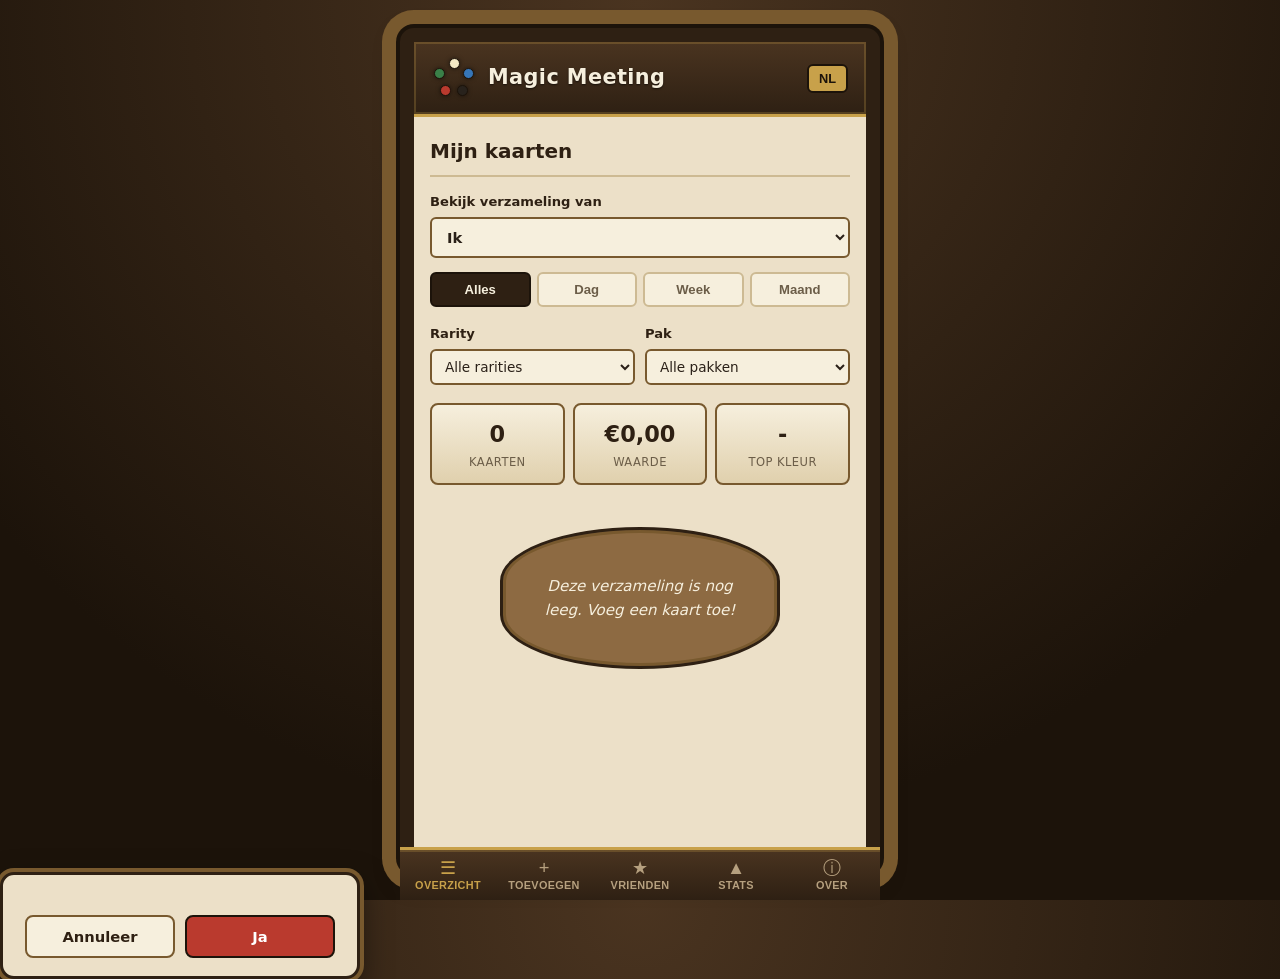
==== commit 8d7bd4d1: "fix please" ====
--- a/index.html
+++ b/index.html
@@ -244,6 +244,20 @@
       </button>
     </nav>
 
+    <!-- ============ BEVESTIGINGSPOPUP ============ -->
+    <div id="bevestigModal" class="popup-laag verborgen" role="dialog"
+         aria-modal="true" aria-labelledby="popupTekst">
+      <div class="popup-doos">
+        <p id="popupTekst" class="popup-tekst"></p>
+        <div class="popup-knoppen">
+          <button type="button" id="popupNee" class="popup-knop popup-nee"
+                  data-i18n="popup_annuleer">Annuleer</button>
+          <button type="button" id="popupJa" class="popup-knop popup-ja"
+                  data-i18n="popup_ok">Ja</button>
+        </div>
+      </div>
+    </div>
+
   </div>
 
   <!-- ============ SCRIPTS ============ -->
@@ -252,3 +266,22 @@
   <script src="js/app.js"></script>
 </body>
 </html>
+      <div class="popup-doos">
+        <p id="popupTekst" class="popup-tekst"></p>
+        <div class="popup-knoppen">
+          <button type="button" id="popupNee" class="popup-knop popup-nee"
+                  data-i18n="popup_annuleer">Annuleer</button>
+          <button type="button" id="popupJa" class="popup-knop popup-ja"
+                  data-i18n="popup_ok">Ja</button>
+        </div>
+      </div>
+    </div>
+
+  </div>
+
+  <!-- ============ SCRIPTS ============ -->
+  <script src="js/i18n.js"></script>
+  <script src="js/scryfall.js"></script>
+  <script src="js/app.js"></script>
+</body>
+</html>
--- a/css/style.css
+++ b/css/style.css
@@ -636,6 +636,59 @@
   border: 1.5px solid var(--frame-rand);
   display: inline-block;
 }
+
+/* ---------- Bevestigingspopup (modal) ---------- */
+.popup-laag {
+  position: fixed;
+  inset: 0;
+  background: rgba(28, 19, 10, 0.72);
+  display: flex;
+  align-items: center;
+  justify-content: center;
+  padding: 20px;
+  z-index: 100;
+}
+.popup-doos {
+  background: var(--paneel);
+  border: 3px solid var(--frame);
+  border-radius: var(--radius);
+  box-shadow: 0 0 0 4px var(--goud-donker), 0 12px 30px rgba(0,0,0,.5);
+  padding: 22px 22px 18px;
+  max-width: 360px;
+  width: 100%;
+  animation: popup-in .15s ease-out;
+}
+@keyframes popup-in {
+  from { transform: scale(.92); opacity: 0; }
+  to   { transform: scale(1);   opacity: 1; }
+}
+.popup-tekst {
+  font-size: 1rem;
+  color: var(--frame);
+  margin-bottom: 18px;
+  line-height: 1.45;
+}
+.popup-knoppen { display: flex; gap: 10px; }
+.popup-knop {
+  flex: 1;
+  padding: 11px 10px;
+  font-weight: 800;
+  font-size: .92rem;
+  font-family: inherit;
+  border-radius: 8px;
+  cursor: pointer;
+}
+.popup-nee {
+  background: var(--paneel-licht);
+  color: var(--frame);
+  border: 2px solid var(--goud-donker);
+}
+.popup-ja {
+  background: var(--mana-r);
+  color: #fff;
+  border: 2px solid var(--frame-rand);
+}
+.popup-knop:active { transform: scale(.97); }
 
 /* ---------- Grotere schermen: volledige kaart met geneste rand ---------- */
 @media (min-width: 540px) {
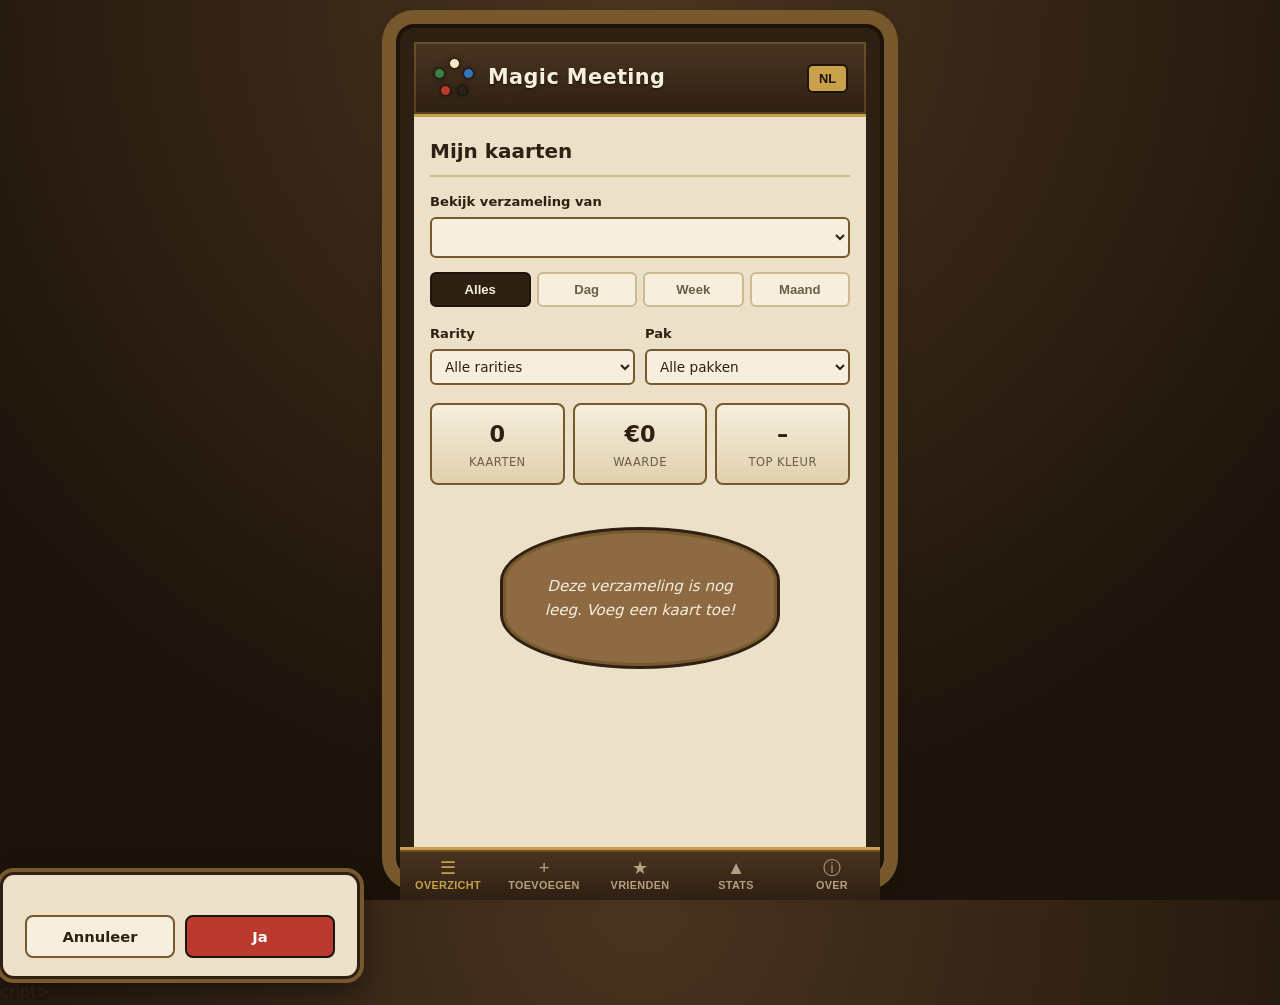
==== commit ed4b3acb: "ok" ====
--- a/index.html
+++ b/index.html
@@ -246,7 +246,7 @@
 
     <!-- ============ BEVESTIGINGSPOPUP ============ -->
     <div id="bevestigModal" class="popup-laag verborgen" role="dialog"
-         aria-modal="true" aria-labelledby="popupTekst">
+         aria-modal="true" aria-labelledby="popupTekst" style="display: none;">
       <div class="popup-doos">
         <p id="popupTekst" class="popup-tekst"></p>
         <div class="popup-knoppen">
@@ -285,3 +285,6 @@
   <script src="js/app.js"></script>
 </body>
 </html>
+cript>
+</body>
+</html>
--- a/css/style.css
+++ b/css/style.css
@@ -640,7 +640,10 @@
 /* ---------- Bevestigingspopup (modal) ---------- */
 .popup-laag {
   position: fixed;
-  inset: 0;
+  top: 0;
+  right: 0;
+  bottom: 0;
+  left: 0;
   background: rgba(28, 19, 10, 0.72);
   display: flex;
   align-items: center;
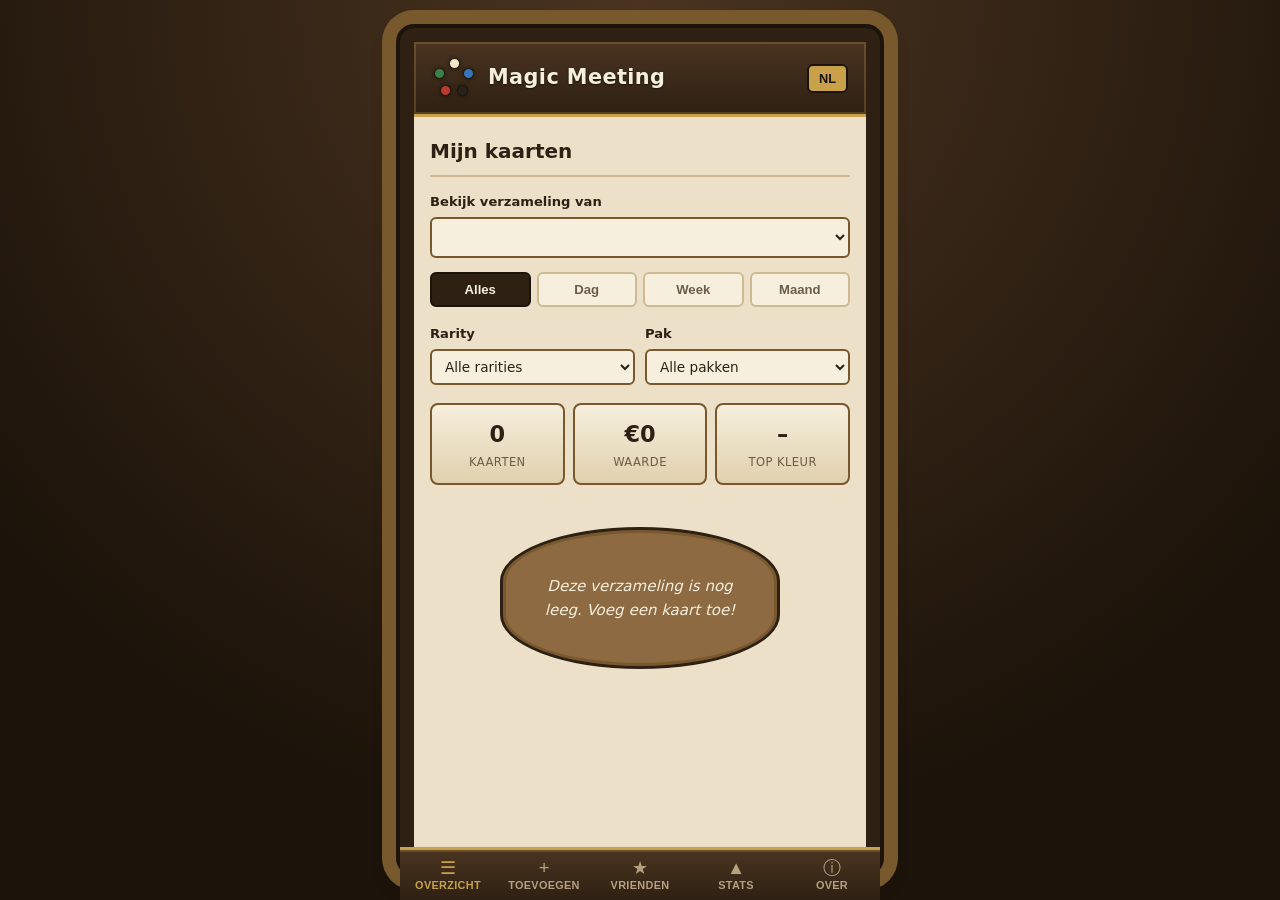
==== commit fca9fbf0: "work" ====
--- a/index.html
+++ b/index.html
@@ -244,20 +244,6 @@
       </button>
     </nav>
 
-    <!-- ============ BEVESTIGINGSPOPUP ============ -->
-    <div id="bevestigModal" class="popup-laag verborgen" role="dialog"
-         aria-modal="true" aria-labelledby="popupTekst" style="display: none;">
-      <div class="popup-doos">
-        <p id="popupTekst" class="popup-tekst"></p>
-        <div class="popup-knoppen">
-          <button type="button" id="popupNee" class="popup-knop popup-nee"
-                  data-i18n="popup_annuleer">Annuleer</button>
-          <button type="button" id="popupJa" class="popup-knop popup-ja"
-                  data-i18n="popup_ok">Ja</button>
-        </div>
-      </div>
-    </div>
-
   </div>
 
   <!-- ============ SCRIPTS ============ -->
@@ -266,25 +252,3 @@
   <script src="js/app.js"></script>
 </body>
 </html>
-      <div class="popup-doos">
-        <p id="popupTekst" class="popup-tekst"></p>
-        <div class="popup-knoppen">
-          <button type="button" id="popupNee" class="popup-knop popup-nee"
-                  data-i18n="popup_annuleer">Annuleer</button>
-          <button type="button" id="popupJa" class="popup-knop popup-ja"
-                  data-i18n="popup_ok">Ja</button>
-        </div>
-      </div>
-    </div>
-
-  </div>
-
-  <!-- ============ SCRIPTS ============ -->
-  <script src="js/i18n.js"></script>
-  <script src="js/scryfall.js"></script>
-  <script src="js/app.js"></script>
-</body>
-</html>
-cript>
-</body>
-</html>
